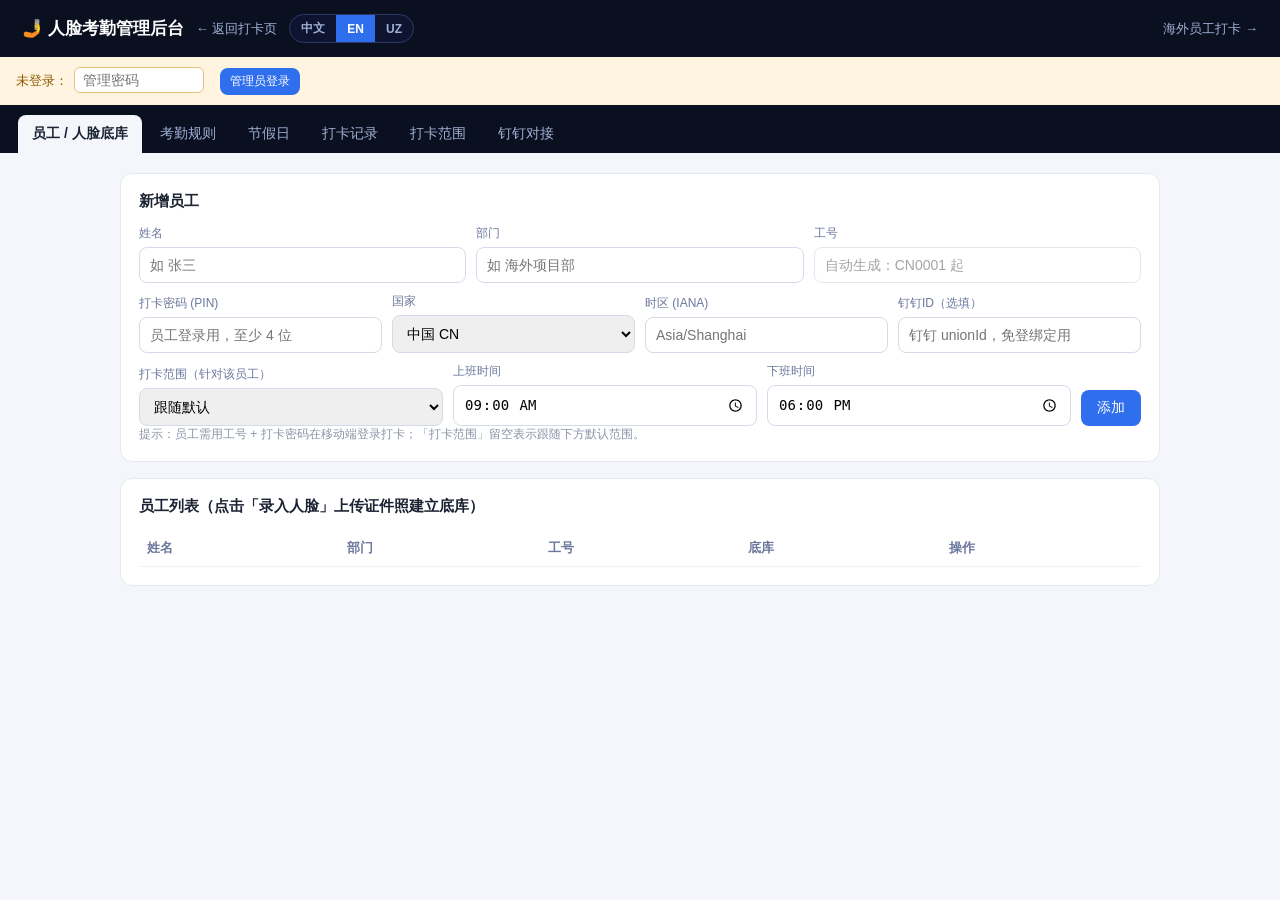
==== attendance.html @ ec142813 "模型源按 RTT 竞速选择（国内自动走自有服务器）" ====
<!DOCTYPE html>
<html lang="zh-CN">
<head>
<meta charset="utf-8" />
<meta name="viewport" content="width=device-width, initial-scale=1" />
<title>人脸考勤管理后台</title>
<script defer src="assets/vendor/face-api.min.js"></script>
<style>
  * { box-sizing: border-box; }
  body { margin: 0; font-family: -apple-system, "PingFang SC", "Microsoft YaHei", sans-serif; background: #f4f6fb; color: #1c2433; }
  header { background: #0b1020; color: #fff; padding: 14px 22px; display: flex; align-items: center; gap: 12px; }
  header h1 { font-size: 17px; margin: 0; }
  header .back { color: #9fb0d6; text-decoration: none; font-size: 13px; }
  .tabs { display: flex; gap: 4px; padding: 10px 18px 0; background: #0b1020; flex-wrap: wrap; }
  .tabs button { border: none; background: transparent; color: #9fb0d6; padding: 10px 14px; font-size: 14px; cursor: pointer; border-radius: 8px 8px 0 0; }
  .tabs button.on { background: #f4f6fb; color: #1c2433; font-weight: 600; }
  .page { max-width: 1080px; margin: 0 auto; padding: 20px; }
  .card { background: #fff; border: 1px solid #e3e8f2; border-radius: 12px; padding: 18px; margin-bottom: 16px; }
  .card h3 { margin: 0 0 14px; font-size: 15px; }
  .grid { display: grid; grid-template-columns: repeat(auto-fill, minmax(200px, 1fr)); gap: 12px; }
  label { font-size: 12px; color: #6b779c; display: block; margin-bottom: 5px; }
  input, select { width: 100%; padding: 9px 10px; border: 1px solid #d4dbe8; border-radius: 8px; font-size: 14px; }
  .btn { border: none; border-radius: 8px; padding: 9px 16px; font-size: 14px; cursor: pointer; background: #2f6fed; color: #fff; }
  .btn.s { padding: 5px 10px; font-size: 12px; }
  .btn.ghost { background: #eef2fb; color: #2f6fed; }
  .btn.danger { background: #fdeaea; color: #d23b3b; }
  table { width: 100%; border-collapse: collapse; font-size: 13px; }
  th, td { text-align: left; padding: 9px 8px; border-bottom: 1px solid #eef1f7; }
  th { color: #6b779c; font-weight: 600; }
  .pill { display: inline-block; padding: 2px 8px; border-radius: 20px; font-size: 11px; background: #eef2fb; color: #2f6fed; }
  .pill.g { background: #e6f7ee; color: #1d9d5b; }
  .pill.r { background: #fdeaea; color: #d23b3b; }
  .pill.y { background: #fff4e0; color: #c98a00; }
  .row { display: flex; gap: 10px; align-items: flex-end; flex-wrap: wrap; }
  .modal { position: fixed; inset: 0; background: rgba(8,12,28,.55); display: none; align-items: center; justify-content: center; padding: 16px; z-index: 50; }
  .modal .box { background: #fff; border-radius: 14px; padding: 20px; width: 100%; max-width: 420px; }
  .modal img { width: 160px; height: 200px; object-fit: cover; border-radius: 10px; display: block; margin: 10px auto; border: 1px solid #e3e8f2; }
  .toast { position: fixed; top: 16px; left: 50%; transform: translateX(-50%); background: #1c2433; color: #fff; padding: 10px 18px; border-radius: 10px; font-size: 13px; display: none; z-index: 99; }
  .muted { color: #8a93a8; font-size: 12px; }
  .banner { background: #fff4e0; color: #8a5a00; padding: 10px 16px; font-size: 13px; display: none; }
  .banner button { margin-left: 10px; }
  /* 语言切换器（与打卡页同款三段式：中文 | EN | UZ） */
  .lang-switch { display: inline-flex; border: 1px solid #2c3a63; border-radius: 20px; overflow: hidden; background: #0e1430; align-self: center; }
  .lang-switch .lang-btn { background: transparent; color: #9fb0d6; border: none; padding: 5px 11px; font-size: 12px; font-weight: 700; cursor: pointer; }
  .lang-switch .lang-btn.active { background: #2f6fed; color: #fff; }
  /* 打卡范围表单 */
  .gf-form { display: none; }
  .gf-form.show { display: block; }
  .seg { display: flex; gap: 8px; margin: 6px 0 12px; }
  .seg button { flex: 1; padding: 10px; border-radius: 10px; border: 1px solid #d4dbe8; background: #fff; color: #1c2433; font-size: 14px; }
  .seg button.on { background: #2f6fed; border-color: #2f6fed; color: #fff; font-weight: 600; }
  .geo-btn { cursor: pointer; color: #2f6fed; text-decoration: underline; }
</style>
</head>
<body>
<header>
  <h1>🤳 人脸考勤管理后台</h1>
  <a class="back" href="checkin.html">← 返回打卡页</a>
  <div class="lang-switch" id="lang-box"></div>
  <a class="back" href="checkin.html" style="margin-left:auto">海外员工打卡 →</a>
</header>
<div class="banner" id="banner">未登录：<input id="adminPin" type="password" placeholder="管理密码" style="width:130px;padding:4px 8px;margin:0 6px;border:1px solid #e0c080;border-radius:6px"><button class="btn s" onclick="mockLogin()">管理员登录</button></div>
<div class="tabs" id="tabs">
  <button class="on" data-t="emp">员工 / 人脸底库</button>
  <button data-t="rule">考勤规则</button>
  <button data-t="hol">节假日</button>
  <button data-t="rec">打卡记录</button>
  <button data-t="gf">打卡范围</button>
  <button data-t="dt">钉钉对接</button>
</div>

<div class="page">
  <!-- 员工 -->
  <section id="sec-emp">
    <div class="card">
      <h3>新增员工</h3>
      <div class="row">
        <div style="flex:1"><label>姓名</label><input id="e_name" placeholder="如 张三"></div>
        <div style="flex:1"><label>部门</label><input id="e_dept" placeholder="如 海外项目部"></div>
        <div style="flex:1"><label>工号</label><input id="e_no" placeholder="按国家自动生成（如 UZ0001）" readonly style="opacity:.65;cursor:not-allowed"></div>
      </div>
      <div class="row" style="margin-top:10px">
        <div style="flex:1"><label>打卡密码 (PIN)</label><input id="e_pin" type="password" placeholder="员工登录用，至少 4 位"></div>
        <div style="flex:1"><label>国家</label><select id="e_country"></select></div>
        <div style="flex:1"><label>时区 (IANA)</label><input id="e_tz" placeholder="Asia/Shanghai"></div>
        <div style="flex:1"><label>钉钉ID（选填）</label><input id="e_dd" placeholder="钉钉 unionId，免登绑定用"></div>
      </div>
      <div class="row" style="margin-top:10px">
        <div style="flex:1"><label>打卡范围（针对该员工）</label><select id="e_gf"></select></div>
        <div style="flex:1"><label>上班时间</label><input id="e_ws" type="time" value="09:00"></div>
        <div style="flex:1"><label>下班时间</label><input id="e_we" type="time" value="18:00"></div>
        <button class="btn" onclick="addEmp()">添加</button>
      </div>
      <div class="muted">提示：员工需用工号 + 打卡密码在移动端登录打卡；「打卡范围」留空表示跟随下方默认范围。</div>
    </div>
    <div class="card">
      <h3>员工列表（点击「录入人脸」上传证件照建立底库）</h3>
      <table><thead><tr><th>姓名</th><th>部门</th><th>工号</th><th>底库</th><th>操作</th></tr></thead>
      <tbody id="empBody"></tbody></table>
    </div>
  </section>

  <!-- 规则 -->
  <section id="sec-rule" style="display:none">
    <div class="card">
      <h3>新增考勤规则（打卡范围 + 时间 + 时区/国家）</h3>
      <div class="grid">
        <div><label>规则名称</label><input id="r_name" value="海外办公点考勤"></div>
        <div><label>国家</label><select id="r_country"></select></div>
        <div><label>时区(IANA)</label><input id="r_tz" value="Asia/Shanghai"></div>
        <div><label>中心纬度 lat</label><input id="r_lat" type="number" step="0.0001" value="31.2304"></div>
        <div><label>中心经度 lng</label><input id="r_lng" type="number" step="0.0001" value="121.4737"></div>
        <div><label>允许半径(米)</label><input id="r_radius" type="number" value="300"></div>
        <div><label>工作日(0-6,逗号)</label><input id="r_wd" value="1,2,3,4,5"></div>
        <div><label>上班时间</label><input id="r_ci" type="time" value="09:00"></div>
        <div><label>下班时间</label><input id="r_co" type="time" value="18:00"></div>
        <div><label>迟到宽限(分)</label><input id="r_grace" type="number" value="10"></div>
      </div>
      <div style="margin-top:12px"><button class="btn" onclick="addRule()">保存规则</button>
        <span class="muted"> 提示：可在高德/Google 地图拾取中心经纬度；海外点请填当地时区</span></div>
    </div>
    <div class="card"><h3>规则列表</h3><table><thead><tr><th>名称</th><th>国家</th><th>时区</th><th>中心</th><th>半径</th><th>时间</th><th>操作</th></tr></thead>
      <tbody id="ruleBody"></tbody></table></div>
  </section>

  <!-- 节假日 -->
  <section id="sec-hol" style="display:none">
    <div class="card">
      <h3>新增节假日（按国家自动标记到打卡记录）</h3>
      <div class="row">
        <div style="flex:1"><label>国家</label><select id="h_country"></select></div>
        <div style="flex:1"><label>日期</label><input id="h_date" type="date"></div>
        <div style="flex:1"><label>名称</label><input id="h_name" placeholder="如 独立日"></div>
        <div style="flex:1"><label>类型</label><select id="h_type"><option value="public">法定假日</option><option value="makeup">调休补班(周末上班)</option></select></div>
        <button class="btn" onclick="addHol()">添加</button>
      </div>
      <div class="muted">已内置 2026 中国（含调休补班）、乌兹别克斯坦（含开斋节/宰牲节/纳吾热孜节）、美国、日本主要节假日；打卡时自动按员工所属国家匹配。</div>
    </div>
    <div class="card"><h3>节假日列表</h3>
      <div class="row" style="margin-bottom:10px"><label style="margin:0">筛选国家</label><select id="h_filter" onchange="loadHol()"><option value="">全部</option></select></div>
      <table><thead><tr><th>国家</th><th>日期</th><th>名称</th><th>类型</th><th>操作</th></tr></thead>
      <tbody id="holBody"></tbody></table></div>
  </section>

  <!-- 记录 -->
  <section id="sec-rec" style="display:none">
    <div class="card">
      <div class="row">
        <div style="flex:1"><label>员工</label><select id="rec_emp"><option value="">全部</option></select></div>
        <div><label>开始日期</label><input id="rec_from" type="date"></div>
        <div><label>结束日期</label><input id="rec_to" type="date"></div>
        <button class="btn" onclick="loadRec()">查询</button>
        <button class="btn ghost" onclick="pushDingtalk()">推送今日到钉钉</button>
        <button class="btn ghost" onclick="exportCsv()">导出 CSV</button>
      </div>
    </div>
    <div class="card"><h3>打卡记录</h3>
      <table><thead><tr><th>员工</th><th>类型</th><th>当地时间</th><th>距离</th><th>围栏</th><th>人脸</th><th>时间状态</th><th>节假日</th><th>位置</th></tr></thead>
      <tbody id="recBody"></tbody></table></div>
  </section>

  <!-- 打卡范围（默认行政区 / 圆形 / 不限） -->
  <section id="sec-gf" style="display:none">
    <div class="card">
      <h3>默认打卡范围</h3>
      <div class="muted">员工未单独设置「打卡范围」时，沿用这里的默认配置。每位员工的打卡范围可在「员工 / 人脸底库」的添加表单里单独设置。</div>
      <div style="margin:10px 0 4px"><b>当前范围：</b><span id="gfCurrent" class="pill">—</span></div>
      <div class="seg" id="gfSeg">
        <button data-m="off" class="on">不限（任意地点）</button>
        <button data-m="region">行政区范围</button>
        <button data-m="circle">自定义圆形</button>
      </div>
      <div class="gf-form show" id="gfPanel-off">
        <div class="muted">不限制打卡地点，员工可在任意位置打卡（仅做人脸核验与节假日判定）。</div>
      </div>
      <div class="gf-form" id="gfPanel-region">
        <div class="grid">
          <div><label>国家 / 地区</label><select id="gf_country"></select></div>
          <div><label>级别</label><select id="gf_level" onchange="gfLevelChange()">
            <option value="country">整个国家</option>
            <option value="province">省</option>
            <option value="city">市</option>
            <option value="district">区/县</option>
          </select></div>
          <div id="gfRegionWrap" style="display:none"><label>地区</label><select id="gf_region"></select></div>
        </div>
        <div class="muted">行政区边界数据：中国来自阿里 DataV，其他国家来自 Natural Earth / Highcharts。</div>
      </div>
      <div class="gf-form" id="gfPanel-circle">
        <div class="grid">
          <div><label>圆心纬度 lat</label><input id="gf_lat" type="number" step="0.0001"></div>
          <div><label>圆心经度 lng</label><input id="gf_lng" type="number" step="0.0001"></div>
          <div><label>允许半径(米)</label><input id="gf_radius" type="number" value="300"></div>
        </div>
      </div>
      <div style="margin-top:12px"><button class="btn" onclick="applyGeofence()">应用打卡范围</button><span class="muted" id="gfMsg" style="margin-left:10px"></span></div>
    </div>
  </section>

  <!-- 钉钉 -->
  <section id="sec-dt" style="display:none">
    <div class="card">
      <h3>钉钉考勤对接（自定义群机器人）</h3>
      <div class="row">
        <div style="flex:1"><label>机器人 Webhook 地址</label><input id="dt_wh" placeholder="https://oapi.dingtalk.com/robot/send?access_token=xxx"></div>
        <div style="flex:1"><label>加签 Secret</label><input id="dt_sec" placeholder="SECxxxx（留空则不验签）"></div>
        <button class="btn" onclick="saveDingtalk()">保存</button>
      </div>
      <div class="muted">在钉钉群「智能群助手 → 自定义机器人」创建，开启「加签」后复制 Webhook 与 Secret。保存后，在「打卡记录」页点击「推送今日到钉钉」即可把人脸考勤日报发到群内。</div>
      <div id="dt_status" class="muted" style="margin-top:8px"></div>
    </div>
  </section>
</div>

<div class="modal" id="enrollModal">
  <div class="box">
    <h3 style="margin-top:0">录入人脸底库</h3>
    <p class="muted" id="enrollName"></p>
    <input type="file" id="enrollFile" accept="image/*" onchange="previewEnroll()">
    <img id="enrollImg" alt="证件照预览">
    <div id="enrollStatus" class="muted">请上传员工证件照（正面清晰人脸）</div>
    <div style="display:flex;gap:10px;margin-top:12px">
      <button class="btn" id="enrollBtn" onclick="doEnroll()" disabled>提取人脸并保存</button>
      <button class="btn ghost" id="enrollRetry" onclick="retryModels()" style="display:none">重新加载模型</button>
      <button class="btn ghost" onclick="closeModal()">取消</button>
    </div>
  </div>
</div>
<div class="toast" id="toast"></div>
<script src="assets/i18n.js?v=13"></script>
<script src="assets/face-models.js?v=13"></script>
<script src="assets/att-config.js?v=13"></script>
<script src="assets/attendance.js?v=13"></script>
<script>if ('serviceWorker' in navigator) navigator.serviceWorker.register('sw.js').catch(function () {});</script>
</body>
</html>
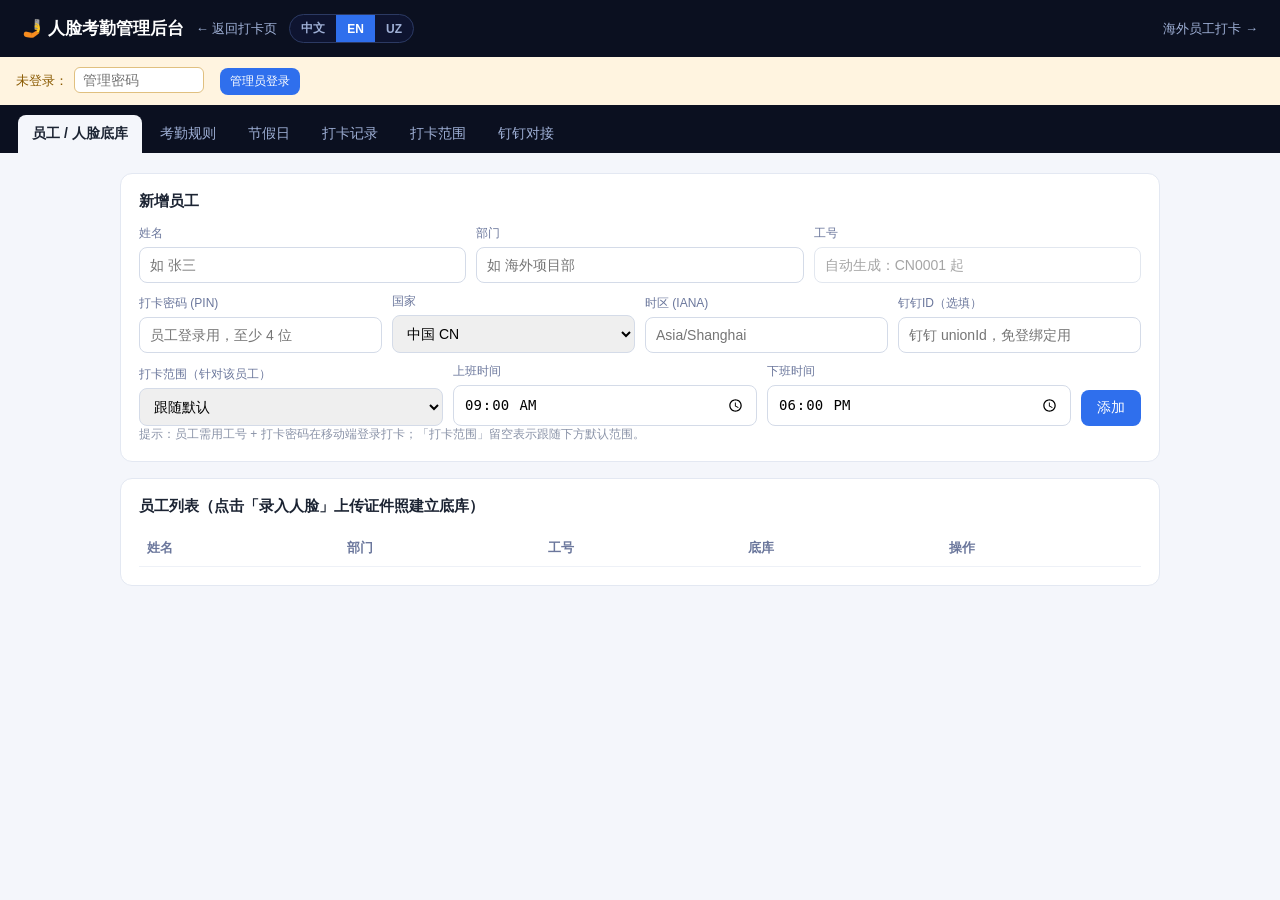
==== commit b4ad420a: "考勤规则新增冬令时/夏令时（10-01 起 17:30，04-01 起 18:00）" ====
--- a/attendance.html
+++ b/attendance.html
@@ -121,6 +121,21 @@
     </div>
     <div class="card"><h3>规则列表</h3><table><thead><tr><th>名称</th><th>国家</th><th>时区</th><th>中心</th><th>半径</th><th>时间</th><th>操作</th></tr></thead>
       <tbody id="ruleBody"></tbody></table></div>
+
+    <div class="card">
+      <h3>冬令时 / 夏令时（下班时间按季节自动切换）</h3>
+      <div class="grid">
+        <div><label>启用</label><select id="s_enabled"><option value="1">开启</option><option value="0">关闭</option></select></div>
+        <div><label>冬令时开始(MM-DD)</label><input id="s_from" value="10-01" placeholder="10-01"></div>
+        <div><label>冬令时结束(MM-DD)</label><input id="s_to" value="03-31" placeholder="03-31"></div>
+        <div><label>冬令时下班</label><input id="s_wend" type="time" value="17:30"></div>
+        <div><label>夏令时下班</label><input id="s_send" type="time" value="18:00"></div>
+      </div>
+      <div style="margin-top:12px"><button class="btn" onclick="saveSeason()">保存季节规则</button>
+        <span class="muted" id="seasonNow"> 加载中…</span></div>
+      <div class="muted" style="margin-top:6px">说明：默认每年 10月1日起进入冬令时、下班 17:30；次年 4月1日起回到夏令时、下班 18:00，以此循环。
+        仅对「标准下班时间」（夏令时下班时间，默认 18:00）生效，员工/规则里单独设置的其他下班时间不受影响。</div>
+    </div>
   </section>
 
   <!-- 节假日 -->
@@ -227,10 +242,10 @@
   </div>
 </div>
 <div class="toast" id="toast"></div>
-<script src="assets/i18n.js?v=13"></script>
-<script src="assets/face-models.js?v=13"></script>
-<script src="assets/att-config.js?v=13"></script>
-<script src="assets/attendance.js?v=13"></script>
+<script src="assets/i18n.js?v=14"></script>
+<script src="assets/face-models.js?v=14"></script>
+<script src="assets/att-config.js?v=14"></script>
+<script src="assets/attendance.js?v=14"></script>
 <script>if ('serviceWorker' in navigator) navigator.serviceWorker.register('sw.js').catch(function () {});</script>
 </body>
 </html>
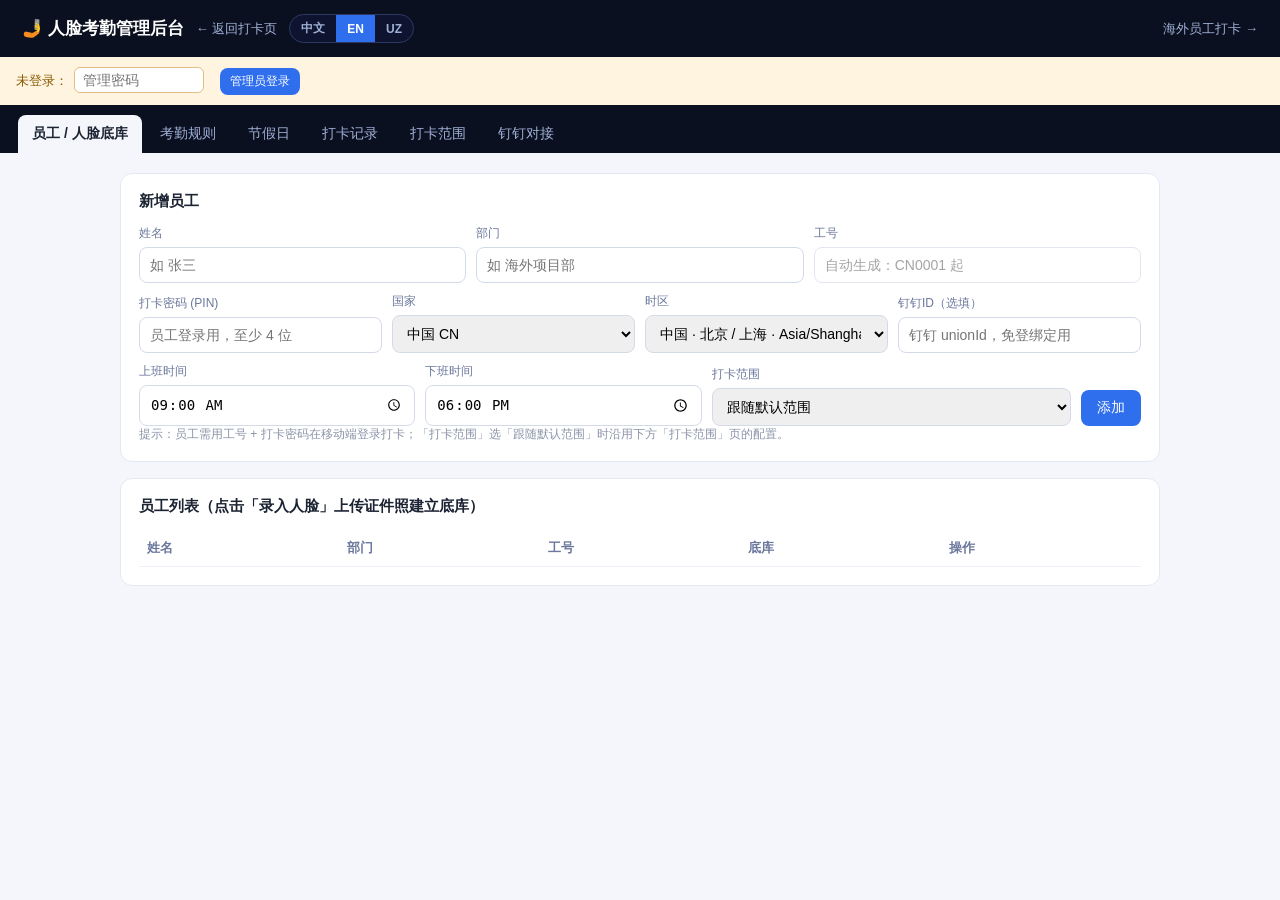
==== commit bf4f6cdc: "时区改为下拉选择；打卡范围改为地图选点（Leaflet+Esri，圆形距离圈）" ====
--- a/attendance.html
+++ b/attendance.html
@@ -5,6 +5,8 @@
 <meta name="viewport" content="width=device-width, initial-scale=1" />
 <title>人脸考勤管理后台</title>
 <script defer src="assets/vendor/face-api.min.js"></script>
+<link rel="stylesheet" href="assets/vendor/leaflet/leaflet.css">
+<script src="assets/vendor/leaflet/leaflet.js"></script>
 <style>
   * { box-sizing: border-box; }
   body { margin: 0; font-family: -apple-system, "PingFang SC", "Microsoft YaHei", sans-serif; background: #f4f6fb; color: #1c2433; }
@@ -50,6 +52,35 @@
   .seg button { flex: 1; padding: 10px; border-radius: 10px; border: 1px solid #d4dbe8; background: #fff; color: #1c2433; font-size: 14px; }
   .seg button.on { background: #2f6fed; border-color: #2f6fed; color: #fff; font-weight: 600; }
   .geo-btn { cursor: pointer; color: #2f6fed; text-decoration: underline; }
+  /* 地图选点 */
+  .mp-map { height: 300px; border-radius: 12px; overflow: hidden; border: 1px solid #e3e8f2; background: #eef2fb; }
+  .mp-map.lg { height: 400px; }
+  .mp-fallback { padding: 28px; text-align: center; color: #d23b3b; font-size: 13px; }
+  .mp-pin-wrap { background: transparent; border: none; }
+  .mp-pin { width: 26px; height: 26px; border-radius: 50%; background: #2f6fed; border: 3px solid #fff;
+    box-shadow: 0 2px 8px rgba(20,40,90,.45); display: flex; align-items: center; justify-content: center; }
+  .mp-pin i { width: 6px; height: 6px; border-radius: 50%; background: #fff; display: block; }
+  .mp-bar { display: flex; align-items: center; gap: 8px; margin-bottom: 8px; flex-wrap: wrap; }
+  .mp-chip { border: 1px solid #d4dbe8; background: #fff; color: #1c2433; border-radius: 999px;
+    padding: 6px 13px; font-size: 13px; cursor: pointer; }
+  .mp-chip.on { background: #2f6fed; border-color: #2f6fed; color: #fff; font-weight: 600; }
+  .mp-tip { color: #8a93a8; font-size: 12px; }
+  .mp-foot { margin-top: 10px; }
+  .mp-row { display: flex; align-items: center; gap: 10px; }
+  .mp-row input[type=range] { flex: 1; padding: 0; }
+  .mp-row input[type=number] { width: 100px; }
+  .mp-label, .mp-unit { font-size: 12px; color: #6b779c; white-space: nowrap; }
+  .mp-coord { font-size: 12px; color: #6b779c; margin-top: 8px; }
+  .mp-modal { position: fixed; inset: 0; background: rgba(8,12,28,.55); display: none;
+    align-items: center; justify-content: center; padding: 14px; z-index: 80; }
+  .mp-box { background: #fff; border-radius: 14px; width: 100%; max-width: 760px; padding: 16px;
+    max-height: 94vh; overflow: auto; }
+  .mp-head { display: flex; align-items: center; justify-content: space-between; margin-bottom: 10px; }
+  .mp-head strong { font-size: 15px; }
+  .mp-x { font-size: 24px; line-height: 1; color: #8a93a8; cursor: pointer; padding: 0 4px; }
+  .mp-actions { display: flex; gap: 10px; justify-content: flex-end; margin-top: 12px; }
+  .geo-pick { display: flex; align-items: center; gap: 10px; flex-wrap: wrap; }
+  .leaflet-container { font: inherit; border-radius: 12px; }
 </style>
 </head>
 <body>
@@ -82,16 +113,26 @@
       <div class="row" style="margin-top:10px">
         <div style="flex:1"><label>打卡密码 (PIN)</label><input id="e_pin" type="password" placeholder="员工登录用，至少 4 位"></div>
         <div style="flex:1"><label>国家</label><select id="e_country"></select></div>
-        <div style="flex:1"><label>时区 (IANA)</label><input id="e_tz" placeholder="Asia/Shanghai"></div>
+        <div style="flex:1"><label>时区</label><select id="e_tz"></select></div>
         <div style="flex:1"><label>钉钉ID（选填）</label><input id="e_dd" placeholder="钉钉 unionId，免登绑定用"></div>
       </div>
       <div class="row" style="margin-top:10px">
-        <div style="flex:1"><label>打卡范围（针对该员工）</label><select id="e_gf"></select></div>
         <div style="flex:1"><label>上班时间</label><input id="e_ws" type="time" value="09:00"></div>
         <div style="flex:1"><label>下班时间</label><input id="e_we" type="time" value="18:00"></div>
+        <div style="flex:1.3"><label>打卡范围</label>
+          <select id="e_gf_mode" onchange="empGfModeChange()">
+            <option value="inherit">跟随默认范围</option>
+            <option value="off">不限（任意地点）</option>
+            <option value="circle">自定义圆形（地图选点）</option>
+          </select>
+          <div id="e_gf_pickWrap" style="display:none;margin-top:6px">
+            <button class="btn ghost s" onclick="pickEmpRange()">📍 地图选范围</button>
+            <span class="muted" id="e_gf_text"></span>
+          </div>
+        </div>
         <button class="btn" onclick="addEmp()">添加</button>
       </div>
-      <div class="muted">提示：员工需用工号 + 打卡密码在移动端登录打卡；「打卡范围」留空表示跟随下方默认范围。</div>
+      <div class="muted">提示：员工需用工号 + 打卡密码在移动端登录打卡；「打卡范围」选「跟随默认范围」时沿用下方「打卡范围」页的配置。</div>
     </div>
     <div class="card">
       <h3>员工列表（点击「录入人脸」上传证件照建立底库）</h3>
@@ -107,17 +148,24 @@
       <div class="grid">
         <div><label>规则名称</label><input id="r_name" value="海外办公点考勤"></div>
         <div><label>国家</label><select id="r_country"></select></div>
-        <div><label>时区(IANA)</label><input id="r_tz" value="Asia/Shanghai"></div>
-        <div><label>中心纬度 lat</label><input id="r_lat" type="number" step="0.0001" value="31.2304"></div>
-        <div><label>中心经度 lng</label><input id="r_lng" type="number" step="0.0001" value="121.4737"></div>
-        <div><label>允许半径(米)</label><input id="r_radius" type="number" value="300"></div>
+        <div><label>时区</label><select id="r_tz"></select></div>
         <div><label>工作日(0-6,逗号)</label><input id="r_wd" value="1,2,3,4,5"></div>
         <div><label>上班时间</label><input id="r_ci" type="time" value="09:00"></div>
         <div><label>下班时间</label><input id="r_co" type="time" value="18:00"></div>
         <div><label>迟到宽限(分)</label><input id="r_grace" type="number" value="10"></div>
+        <div><label>允许半径(米)</label><input id="r_radius" type="number" value="300" min="30" step="10"></div>
+      </div>
+      <div style="margin-top:12px">
+        <label>打卡范围（在地图上点选圆心，圆即允许打卡的距离范围）</label>
+        <div class="geo-pick">
+          <button class="btn ghost" onclick="pickRuleRange()">📍 在地图上选择打卡范围</button>
+          <span class="muted" id="r_geoText">默认：上海 300 米</span>
+        </div>
+        <input type="hidden" id="r_lat" value="31.2304">
+        <input type="hidden" id="r_lng" value="121.4737">
       </div>
       <div style="margin-top:12px"><button class="btn" onclick="addRule()">保存规则</button>
-        <span class="muted"> 提示：可在高德/Google 地图拾取中心经纬度；海外点请填当地时区</span></div>
+        <span class="muted"> 提示：切国家会自动带出该国默认时区与城市中心，地图上再微调到实际办公点即可</span></div>
     </div>
     <div class="card"><h3>规则列表</h3><table><thead><tr><th>名称</th><th>国家</th><th>时区</th><th>中心</th><th>半径</th><th>时间</th><th>操作</th></tr></thead>
       <tbody id="ruleBody"></tbody></table></div>
@@ -183,7 +231,7 @@
       <div class="seg" id="gfSeg">
         <button data-m="off" class="on">不限（任意地点）</button>
         <button data-m="region">行政区范围</button>
-        <button data-m="circle">自定义圆形</button>
+        <button data-m="circle">地图选点（圆形）</button>
       </div>
       <div class="gf-form show" id="gfPanel-off">
         <div class="muted">不限制打卡地点，员工可在任意位置打卡（仅做人脸核验与节假日判定）。</div>
@@ -202,11 +250,24 @@
         <div class="muted">行政区边界数据：中国来自阿里 DataV，其他国家来自 Natural Earth / Highcharts。</div>
       </div>
       <div class="gf-form" id="gfPanel-circle">
-        <div class="grid">
-          <div><label>圆心纬度 lat</label><input id="gf_lat" type="number" step="0.0001"></div>
-          <div><label>圆心经度 lng</label><input id="gf_lng" type="number" step="0.0001"></div>
-          <div><label>允许半径(米)</label><input id="gf_radius" type="number" value="300"></div>
-        </div>
+        <div class="mp-bar">
+          <button type="button" class="mp-chip on" data-gfbm="street">街道图</button>
+          <button type="button" class="mp-chip" data-gfbm="sat">卫星图</button>
+          <button type="button" class="mp-chip" onclick="gfLocate()">📍 定位到我当前位置</button>
+          <span class="mp-tip">在地图上点一下设置圆心，拖动图钉可微调；圆圈范围即以该点为中心、下方半径的距离圈</span>
+        </div>
+        <div id="gfMap" class="mp-map lg"></div>
+        <div class="mp-foot">
+          <div class="mp-row">
+            <span class="mp-label">允许半径</span>
+            <input type="range" id="gf_radius_range" min="30" max="3000" step="10" value="300">
+            <input type="number" id="gf_radius" min="30" max="20000" step="10" value="300">
+            <span class="mp-unit">米</span>
+          </div>
+          <div class="mp-coord" id="gfCoord">—</div>
+        </div>
+        <input type="hidden" id="gf_lat"><input type="hidden" id="gf_lng">
+        <div class="muted" style="margin-top:8px">底图为 Esri 全球街道/卫星图（WGS84，与打卡坐标一致，无偏移），国内外均可用。</div>
       </div>
       <div style="margin-top:12px"><button class="btn" onclick="applyGeofence()">应用打卡范围</button><span class="muted" id="gfMsg" style="margin-left:10px"></span></div>
     </div>
@@ -242,10 +303,12 @@
   </div>
 </div>
 <div class="toast" id="toast"></div>
-<script src="assets/i18n.js?v=14"></script>
-<script src="assets/face-models.js?v=14"></script>
-<script src="assets/att-config.js?v=14"></script>
-<script src="assets/attendance.js?v=14"></script>
+<script src="assets/i18n.js?v=15"></script>
+<script src="assets/face-models.js?v=15"></script>
+<script src="assets/tz-list.js?v=15"></script>
+<script src="assets/map-picker.js?v=15"></script>
+<script src="assets/att-config.js?v=15"></script>
+<script src="assets/attendance.js?v=15"></script>
 <script>if ('serviceWorker' in navigator) navigator.serviceWorker.register('sw.js').catch(function () {});</script>
 </body>
 </html>
--- a/assets/vendor/leaflet/leaflet.css
+++ b/assets/vendor/leaflet/leaflet.css
@@ -0,0 +1,661 @@
+/* required styles */
+
+.leaflet-pane,
+.leaflet-tile,
+.leaflet-marker-icon,
+.leaflet-marker-shadow,
+.leaflet-tile-container,
+.leaflet-pane > svg,
+.leaflet-pane > canvas,
+.leaflet-zoom-box,
+.leaflet-image-layer,
+.leaflet-layer {
+	position: absolute;
+	left: 0;
+	top: 0;
+	}
+.leaflet-container {
+	overflow: hidden;
+	}
+.leaflet-tile,
+.leaflet-marker-icon,
+.leaflet-marker-shadow {
+	-webkit-user-select: none;
+	   -moz-user-select: none;
+	        user-select: none;
+	  -webkit-user-drag: none;
+	}
+/* Prevents IE11 from highlighting tiles in blue */
+.leaflet-tile::selection {
+	background: transparent;
+}
+/* Safari renders non-retina tile on retina better with this, but Chrome is worse */
+.leaflet-safari .leaflet-tile {
+	image-rendering: -webkit-optimize-contrast;
+	}
+/* hack that prevents hw layers "stretching" when loading new tiles */
+.leaflet-safari .leaflet-tile-container {
+	width: 1600px;
+	height: 1600px;
+	-webkit-transform-origin: 0 0;
+	}
+.leaflet-marker-icon,
+.leaflet-marker-shadow {
+	display: block;
+	}
+/* .leaflet-container svg: reset svg max-width decleration shipped in Joomla! (joomla.org) 3.x */
+/* .leaflet-container img: map is broken in FF if you have max-width: 100% on tiles */
+.leaflet-container .leaflet-overlay-pane svg {
+	max-width: none !important;
+	max-height: none !important;
+	}
+.leaflet-container .leaflet-marker-pane img,
+.leaflet-container .leaflet-shadow-pane img,
+.leaflet-container .leaflet-tile-pane img,
+.leaflet-container img.leaflet-image-layer,
+.leaflet-container .leaflet-tile {
+	max-width: none !important;
+	max-height: none !important;
+	width: auto;
+	padding: 0;
+	}
+
+.leaflet-container img.leaflet-tile {
+	/* See: https://bugs.chromium.org/p/chromium/issues/detail?id=600120 */
+	mix-blend-mode: plus-lighter;
+}
+
+.leaflet-container.leaflet-touch-zoom {
+	-ms-touch-action: pan-x pan-y;
+	touch-action: pan-x pan-y;
+	}
+.leaflet-container.leaflet-touch-drag {
+	-ms-touch-action: pinch-zoom;
+	/* Fallback for FF which doesn't support pinch-zoom */
+	touch-action: none;
+	touch-action: pinch-zoom;
+}
+.leaflet-container.leaflet-touch-drag.leaflet-touch-zoom {
+	-ms-touch-action: none;
+	touch-action: none;
+}
+.leaflet-container {
+	-webkit-tap-highlight-color: transparent;
+}
+.leaflet-container a {
+	-webkit-tap-highlight-color: rgba(51, 181, 229, 0.4);
+}
+.leaflet-tile {
+	filter: inherit;
+	visibility: hidden;
+	}
+.leaflet-tile-loaded {
+	visibility: inherit;
+	}
+.leaflet-zoom-box {
+	width: 0;
+	height: 0;
+	-moz-box-sizing: border-box;
+	     box-sizing: border-box;
+	z-index: 800;
+	}
+/* workaround for https://bugzilla.mozilla.org/show_bug.cgi?id=888319 */
+.leaflet-overlay-pane svg {
+	-moz-user-select: none;
+	}
+
+.leaflet-pane         { z-index: 400; }
+
+.leaflet-tile-pane    { z-index: 200; }
+.leaflet-overlay-pane { z-index: 400; }
+.leaflet-shadow-pane  { z-index: 500; }
+.leaflet-marker-pane  { z-index: 600; }
+.leaflet-tooltip-pane   { z-index: 650; }
+.leaflet-popup-pane   { z-index: 700; }
+
+.leaflet-map-pane canvas { z-index: 100; }
+.leaflet-map-pane svg    { z-index: 200; }
+
+.leaflet-vml-shape {
+	width: 1px;
+	height: 1px;
+	}
+.lvml {
+	behavior: url(#default#VML);
+	display: inline-block;
+	position: absolute;
+	}
+
+
+/* control positioning */
+
+.leaflet-control {
+	position: relative;
+	z-index: 800;
+	pointer-events: visiblePainted; /* IE 9-10 doesn't have auto */
+	pointer-events: auto;
+	}
+.leaflet-top,
+.leaflet-bottom {
+	position: absolute;
+	z-index: 1000;
+	pointer-events: none;
+	}
+.leaflet-top {
+	top: 0;
+	}
+.leaflet-right {
+	right: 0;
+	}
+.leaflet-bottom {
+	bottom: 0;
+	}
+.leaflet-left {
+	left: 0;
+	}
+.leaflet-control {
+	float: left;
+	clear: both;
+	}
+.leaflet-right .leaflet-control {
+	float: right;
+	}
+.leaflet-top .leaflet-control {
+	margin-top: 10px;
+	}
+.leaflet-bottom .leaflet-control {
+	margin-bottom: 10px;
+	}
+.leaflet-left .leaflet-control {
+	margin-left: 10px;
+	}
+.leaflet-right .leaflet-control {
+	margin-right: 10px;
+	}
+
+
+/* zoom and fade animations */
+
+.leaflet-fade-anim .leaflet-popup {
+	opacity: 0;
+	-webkit-transition: opacity 0.2s linear;
+	   -moz-transition: opacity 0.2s linear;
+	        transition: opacity 0.2s linear;
+	}
+.leaflet-fade-anim .leaflet-map-pane .leaflet-popup {
+	opacity: 1;
+	}
+.leaflet-zoom-animated {
+	-webkit-transform-origin: 0 0;
+	    -ms-transform-origin: 0 0;
+	        transform-origin: 0 0;
+	}
+svg.leaflet-zoom-animated {
+	will-change: transform;
+}
+
+.leaflet-zoom-anim .leaflet-zoom-animated {
+	-webkit-transition: -webkit-transform 0.25s cubic-bezier(0,0,0.25,1);
+	   -moz-transition:    -moz-transform 0.25s cubic-bezier(0,0,0.25,1);
+	        transition:         transform 0.25s cubic-bezier(0,0,0.25,1);
+	}
+.leaflet-zoom-anim .leaflet-tile,
+.leaflet-pan-anim .leaflet-tile {
+	-webkit-transition: none;
+	   -moz-transition: none;
+	        transition: none;
+	}
+
+.leaflet-zoom-anim .leaflet-zoom-hide {
+	visibility: hidden;
+	}
+
+
+/* cursors */
+
+.leaflet-interactive {
+	cursor: pointer;
+	}
+.leaflet-grab {
+	cursor: -webkit-grab;
+	cursor:    -moz-grab;
+	cursor:         grab;
+	}
+.leaflet-crosshair,
+.leaflet-crosshair .leaflet-interactive {
+	cursor: crosshair;
+	}
+.leaflet-popup-pane,
+.leaflet-control {
+	cursor: auto;
+	}
+.leaflet-dragging .leaflet-grab,
+.leaflet-dragging .leaflet-grab .leaflet-interactive,
+.leaflet-dragging .leaflet-marker-draggable {
+	cursor: move;
+	cursor: -webkit-grabbing;
+	cursor:    -moz-grabbing;
+	cursor:         grabbing;
+	}
+
+/* marker & overlays interactivity */
+.leaflet-marker-icon,
+.leaflet-marker-shadow,
+.leaflet-image-layer,
+.leaflet-pane > svg path,
+.leaflet-tile-container {
+	pointer-events: none;
+	}
+
+.leaflet-marker-icon.leaflet-interactive,
+.leaflet-image-layer.leaflet-interactive,
+.leaflet-pane > svg path.leaflet-interactive,
+svg.leaflet-image-layer.leaflet-interactive path {
+	pointer-events: visiblePainted; /* IE 9-10 doesn't have auto */
+	pointer-events: auto;
+	}
+
+/* visual tweaks */
+
+.leaflet-container {
+	background: #ddd;
+	outline-offset: 1px;
+	}
+.leaflet-container a {
+	color: #0078A8;
+	}
+.leaflet-zoom-box {
+	border: 2px dotted #38f;
+	background: rgba(255,255,255,0.5);
+	}
+
+
+/* general typography */
+.leaflet-container {
+	font-family: "Helvetica Neue", Arial, Helvetica, sans-serif;
+	font-size: 12px;
+	font-size: 0.75rem;
+	line-height: 1.5;
+	}
+
+
+/* general toolbar styles */
+
+.leaflet-bar {
+	box-shadow: 0 1px 5px rgba(0,0,0,0.65);
+	border-radius: 4px;
+	}
+.leaflet-bar a {
+	background-color: #fff;
+	border-bottom: 1px solid #ccc;
+	width: 26px;
+	height: 26px;
+	line-height: 26px;
+	display: block;
+	text-align: center;
+	text-decoration: none;
+	color: black;
+	}
+.leaflet-bar a,
+.leaflet-control-layers-toggle {
+	background-position: 50% 50%;
+	background-repeat: no-repeat;
+	display: block;
+	}
+.leaflet-bar a:hover,
+.leaflet-bar a:focus {
+	background-color: #f4f4f4;
+	}
+.leaflet-bar a:first-child {
+	border-top-left-radius: 4px;
+	border-top-right-radius: 4px;
+	}
+.leaflet-bar a:last-child {
+	border-bottom-left-radius: 4px;
+	border-bottom-right-radius: 4px;
+	border-bottom: none;
+	}
+.leaflet-bar a.leaflet-disabled {
+	cursor: default;
+	background-color: #f4f4f4;
+	color: #bbb;
+	}
+
+.leaflet-touch .leaflet-bar a {
+	width: 30px;
+	height: 30px;
+	line-height: 30px;
+	}
+.leaflet-touch .leaflet-bar a:first-child {
+	border-top-left-radius: 2px;
+	border-top-right-radius: 2px;
+	}
+.leaflet-touch .leaflet-bar a:last-child {
+	border-bottom-left-radius: 2px;
+	border-bottom-right-radius: 2px;
+	}
+
+/* zoom control */
+
+.leaflet-control-zoom-in,
+.leaflet-control-zoom-out {
+	font: bold 18px 'Lucida Console', Monaco, monospace;
+	text-indent: 1px;
+	}
+
+.leaflet-touch .leaflet-control-zoom-in, .leaflet-touch .leaflet-control-zoom-out  {
+	font-size: 22px;
+	}
+
+
+/* layers control */
+
+.leaflet-control-layers {
+	box-shadow: 0 1px 5px rgba(0,0,0,0.4);
+	background: #fff;
+	border-radius: 5px;
+	}
+.leaflet-control-layers-toggle {
+	background-image: url(images/layers.png);
+	width: 36px;
+	height: 36px;
+	}
+.leaflet-retina .leaflet-control-layers-toggle {
+	background-image: url(images/layers-2x.png);
+	background-size: 26px 26px;
+	}
+.leaflet-touch .leaflet-control-layers-toggle {
+	width: 44px;
+	height: 44px;
+	}
+.leaflet-control-layers .leaflet-control-layers-list,
+.leaflet-control-layers-expanded .leaflet-control-layers-toggle {
+	display: none;
+	}
+.leaflet-control-layers-expanded .leaflet-control-layers-list {
+	display: block;
+	position: relative;
+	}
+.leaflet-control-layers-expanded {
+	padding: 6px 10px 6px 6px;
+	color: #333;
+	background: #fff;
+	}
+.leaflet-control-layers-scrollbar {
+	overflow-y: scroll;
+	overflow-x: hidden;
+	padding-right: 5px;
+	}
+.leaflet-control-layers-selector {
+	margin-top: 2px;
+	position: relative;
+	top: 1px;
+	}
+.leaflet-control-layers label {
+	display: block;
+	font-size: 13px;
+	font-size: 1.08333em;
+	}
+.leaflet-control-layers-separator {
+	height: 0;
+	border-top: 1px solid #ddd;
+	margin: 5px -10px 5px -6px;
+	}
+
+/* Default icon URLs */
+.leaflet-default-icon-path { /* used only in path-guessing heuristic, see L.Icon.Default */
+	background-image: url(images/marker-icon.png);
+	}
+
+
+/* attribution and scale controls */
+
+.leaflet-container .leaflet-control-attribution {
+	background: #fff;
+	background: rgba(255, 255, 255, 0.8);
+	margin: 0;
+	}
+.leaflet-control-attribution,
+.leaflet-control-scale-line {
+	padding: 0 5px;
+	color: #333;
+	line-height: 1.4;
+	}
+.leaflet-control-attribution a {
+	text-decoration: none;
+	}
+.leaflet-control-attribution a:hover,
+.leaflet-control-attribution a:focus {
+	text-decoration: underline;
+	}
+.leaflet-attribution-flag {
+	display: inline !important;
+	vertical-align: baseline !important;
+	width: 1em;
+	height: 0.6669em;
+	}
+.leaflet-left .leaflet-control-scale {
+	margin-left: 5px;
+	}
+.leaflet-bottom .leaflet-control-scale {
+	margin-bottom: 5px;
+	}
+.leaflet-control-scale-line {
+	border: 2px solid #777;
+	border-top: none;
+	line-height: 1.1;
+	padding: 2px 5px 1px;
+	white-space: nowrap;
+	-moz-box-sizing: border-box;
+	     box-sizing: border-box;
+	background: rgba(255, 255, 255, 0.8);
+	text-shadow: 1px 1px #fff;
+	}
+.leaflet-control-scale-line:not(:first-child) {
+	border-top: 2px solid #777;
+	border-bottom: none;
+	margin-top: -2px;
+	}
+.leaflet-control-scale-line:not(:first-child):not(:last-child) {
+	border-bottom: 2px solid #777;
+	}
+
+.leaflet-touch .leaflet-control-attribution,
+.leaflet-touch .leaflet-control-layers,
+.leaflet-touch .leaflet-bar {
+	box-shadow: none;
+	}
+.leaflet-touch .leaflet-control-layers,
+.leaflet-touch .leaflet-bar {
+	border: 2px solid rgba(0,0,0,0.2);
+	background-clip: padding-box;
+	}
+
+
+/* popup */
+
+.leaflet-popup {
+	position: absolute;
+	text-align: center;
+	margin-bottom: 20px;
+	}
+.leaflet-popup-content-wrapper {
+	padding: 1px;
+	text-align: left;
+	border-radius: 12px;
+	}
+.leaflet-popup-content {
+	margin: 13px 24px 13px 20px;
+	line-height: 1.3;
+	font-size: 13px;
+	font-size: 1.08333em;
+	min-height: 1px;
+	}
+.leaflet-popup-content p {
+	margin: 17px 0;
+	margin: 1.3em 0;
+	}
+.leaflet-popup-tip-container {
+	width: 40px;
+	height: 20px;
+	position: absolute;
+	left: 50%;
+	margin-top: -1px;
+	margin-left: -20px;
+	overflow: hidden;
+	pointer-events: none;
+	}
+.leaflet-popup-tip {
+	width: 17px;
+	height: 17px;
+	padding: 1px;
+
+	margin: -10px auto 0;
+	pointer-events: auto;
+
+	-webkit-transform: rotate(45deg);
+	   -moz-transform: rotate(45deg);
+	    -ms-transform: rotate(45deg);
+	        transform: rotate(45deg);
+	}
+.leaflet-popup-content-wrapper,
+.leaflet-popup-tip {
+	background: white;
+	color: #333;
+	box-shadow: 0 3px 14px rgba(0,0,0,0.4);
+	}
+.leaflet-container a.leaflet-popup-close-button {
+	position: absolute;
+	top: 0;
+	right: 0;
+	border: none;
+	text-align: center;
+	width: 24px;
+	height: 24px;
+	font: 16px/24px Tahoma, Verdana, sans-serif;
+	color: #757575;
+	text-decoration: none;
+	background: transparent;
+	}
+.leaflet-container a.leaflet-popup-close-button:hover,
+.leaflet-container a.leaflet-popup-close-button:focus {
+	color: #585858;
+	}
+.leaflet-popup-scrolled {
+	overflow: auto;
+	}
+
+.leaflet-oldie .leaflet-popup-content-wrapper {
+	-ms-zoom: 1;
+	}
+.leaflet-oldie .leaflet-popup-tip {
+	width: 24px;
+	margin: 0 auto;
+
+	-ms-filter: "progid:DXImageTransform.Microsoft.Matrix(M11=0.70710678, M12=0.70710678, M21=-0.70710678, M22=0.70710678)";
+	filter: progid:DXImageTransform.Microsoft.Matrix(M11=0.70710678, M12=0.70710678, M21=-0.70710678, M22=0.70710678);
+	}
+
+.leaflet-oldie .leaflet-control-zoom,
+.leaflet-oldie .leaflet-control-layers,
+.leaflet-oldie .leaflet-popup-content-wrapper,
+.leaflet-oldie .leaflet-popup-tip {
+	border: 1px solid #999;
+	}
+
+
+/* div icon */
+
+.leaflet-div-icon {
+	background: #fff;
+	border: 1px solid #666;
+	}
+
+
+/* Tooltip */
+/* Base styles for the element that has a tooltip */
+.leaflet-tooltip {
+	position: absolute;
+	padding: 6px;
+	background-color: #fff;
+	border: 1px solid #fff;
+	border-radius: 3px;
+	color: #222;
+	white-space: nowrap;
+	-webkit-user-select: none;
+	-moz-user-select: none;
+	-ms-user-select: none;
+	user-select: none;
+	pointer-events: none;
+	box-shadow: 0 1px 3px rgba(0,0,0,0.4);
+	}
+.leaflet-tooltip.leaflet-interactive {
+	cursor: pointer;
+	pointer-events: auto;
+	}
+.leaflet-tooltip-top:before,
+.leaflet-tooltip-bottom:before,
+.leaflet-tooltip-left:before,
+.leaflet-tooltip-right:before {
+	position: absolute;
+	pointer-events: none;
+	border: 6px solid transparent;
+	background: transparent;
+	content: "";
+	}
+
+/* Directions */
+
+.leaflet-tooltip-bottom {
+	margin-top: 6px;
+}
+.leaflet-tooltip-top {
+	margin-top: -6px;
+}
+.leaflet-tooltip-bottom:before,
+.leaflet-tooltip-top:before {
+	left: 50%;
+	margin-left: -6px;
+	}
+.leaflet-tooltip-top:before {
+	bottom: 0;
+	margin-bottom: -12px;
+	border-top-color: #fff;
+	}
+.leaflet-tooltip-bottom:before {
+	top: 0;
+	margin-top: -12px;
+	margin-left: -6px;
+	border-bottom-color: #fff;
+	}
+.leaflet-tooltip-left {
+	margin-left: -6px;
+}
+.leaflet-tooltip-right {
+	margin-left: 6px;
+}
+.leaflet-tooltip-left:before,
+.leaflet-tooltip-right:before {
+	top: 50%;
+	margin-top: -6px;
+	}
+.leaflet-tooltip-left:before {
+	right: 0;
+	margin-right: -12px;
+	border-left-color: #fff;
+	}
+.leaflet-tooltip-right:before {
+	left: 0;
+	margin-left: -12px;
+	border-right-color: #fff;
+	}
+
+/* Printing */
+
+@media print {
+	/* Prevent printers from removing background-images of controls. */
+	.leaflet-control {
+		-webkit-print-color-adjust: exact;
+		print-color-adjust: exact;
+		}
+	}
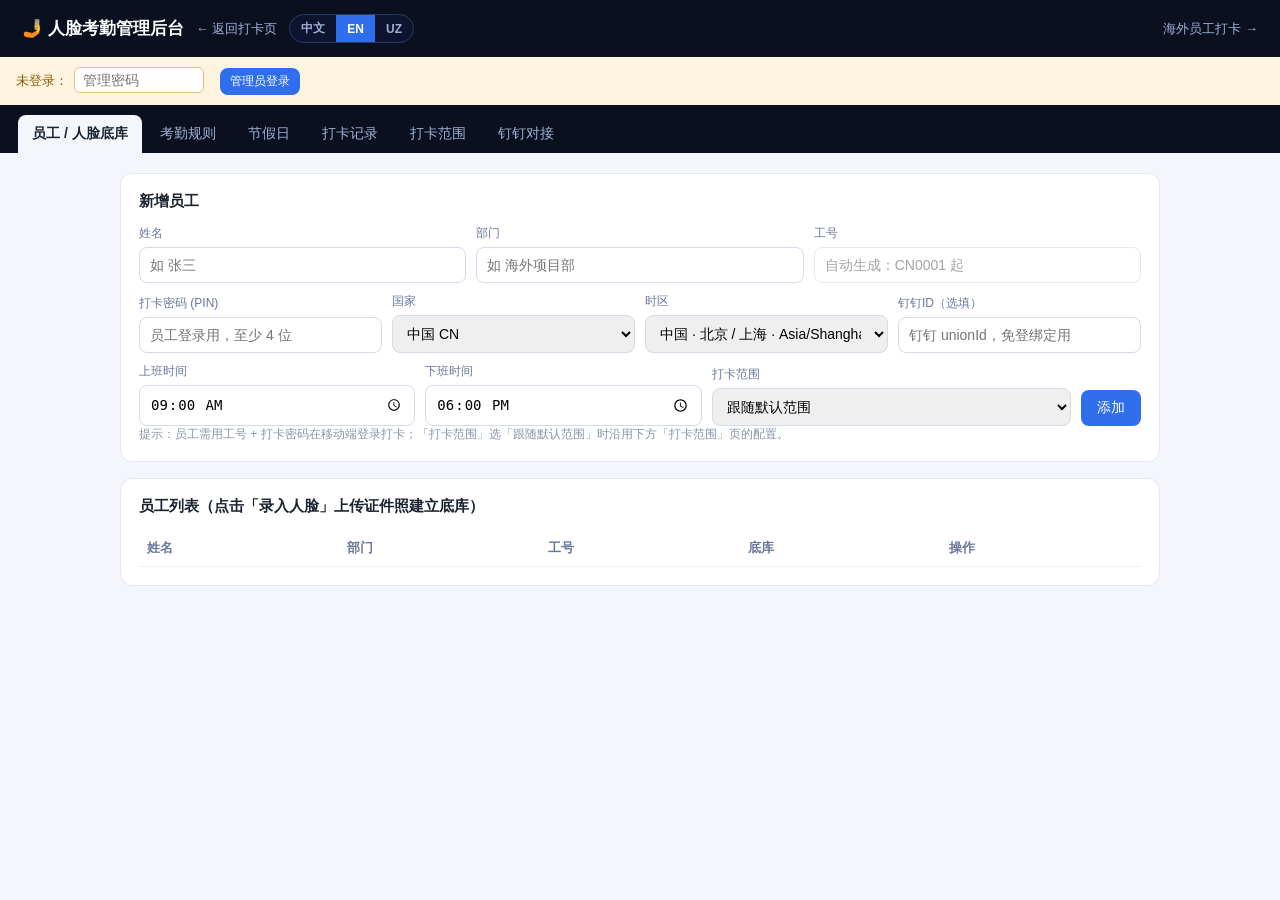
==== commit 64ff72db: "TG 打卡：SDK 就绪后再打卡（确保 initData 校验通过）" ====
--- a/attendance.html
+++ b/attendance.html
@@ -303,12 +303,12 @@
   </div>
 </div>
 <div class="toast" id="toast"></div>
-<script src="assets/i18n.js?v=15"></script>
-<script src="assets/face-models.js?v=15"></script>
-<script src="assets/tz-list.js?v=15"></script>
-<script src="assets/map-picker.js?v=15"></script>
-<script src="assets/att-config.js?v=15"></script>
-<script src="assets/attendance.js?v=15"></script>
+<script src="assets/i18n.js?v=18"></script>
+<script src="assets/face-models.js?v=18"></script>
+<script src="assets/tz-list.js?v=18"></script>
+<script src="assets/map-picker.js?v=18"></script>
+<script src="assets/att-config.js?v=18"></script>
+<script src="assets/attendance.js?v=18"></script>
 <script>if ('serviceWorker' in navigator) navigator.serviceWorker.register('sw.js').catch(function () {});</script>
 </body>
 </html>
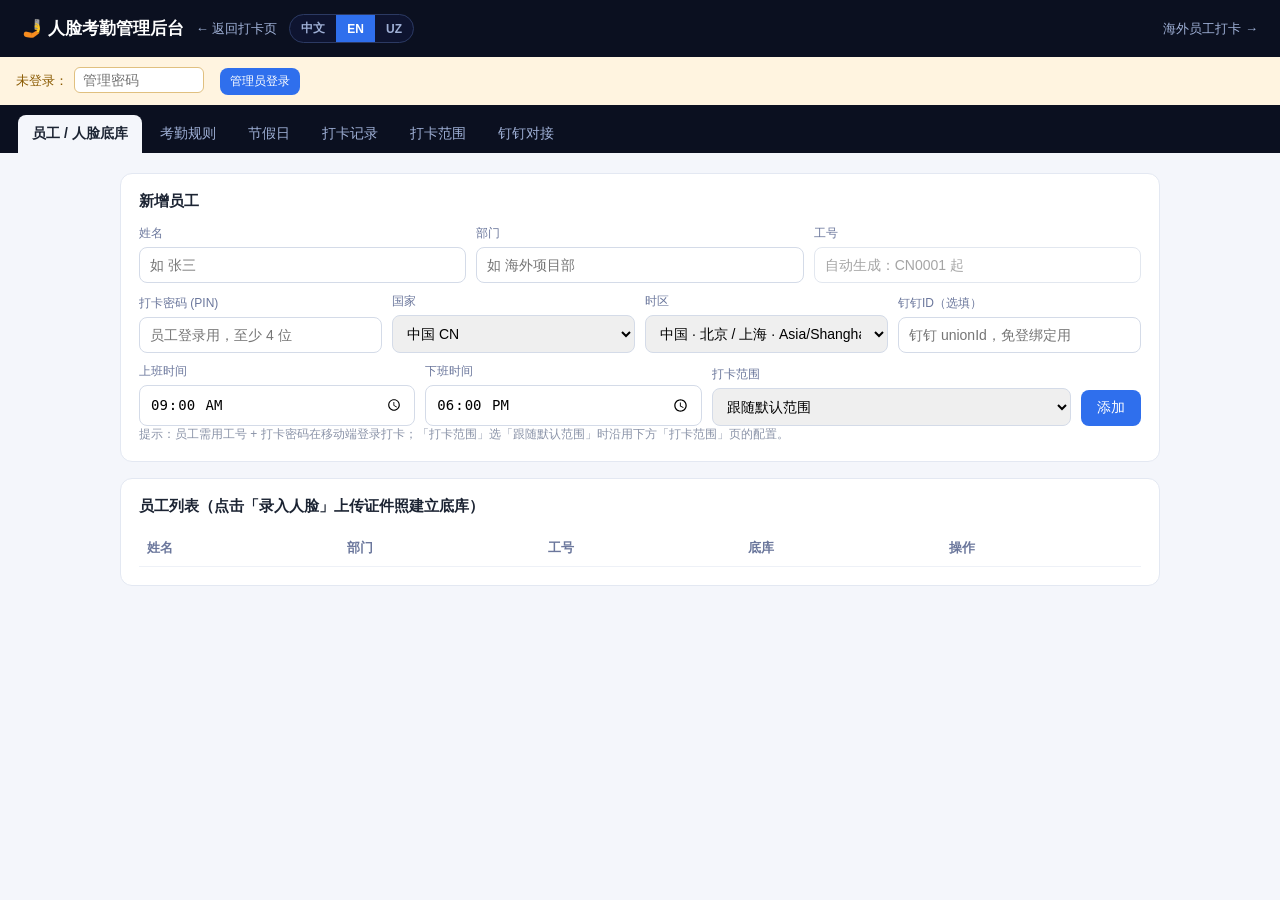
==== commit 92c76fe3: "安全加固：人脸打卡绑定本人身份（token-only + 1:N 反代打卡 + 录脸查重/只允许首次）" ====
--- a/attendance.html
+++ b/attendance.html
@@ -303,12 +303,12 @@
   </div>
 </div>
 <div class="toast" id="toast"></div>
-<script src="assets/i18n.js?v=18"></script>
-<script src="assets/face-models.js?v=18"></script>
-<script src="assets/tz-list.js?v=18"></script>
-<script src="assets/map-picker.js?v=18"></script>
-<script src="assets/att-config.js?v=18"></script>
-<script src="assets/attendance.js?v=18"></script>
+<script src="assets/i18n.js?v=19"></script>
+<script src="assets/face-models.js?v=19"></script>
+<script src="assets/tz-list.js?v=19"></script>
+<script src="assets/map-picker.js?v=19"></script>
+<script src="assets/att-config.js?v=19"></script>
+<script src="assets/attendance.js?v=19"></script>
 <script>if ('serviceWorker' in navigator) navigator.serviceWorker.register('sw.js').catch(function () {});</script>
 </body>
 </html>
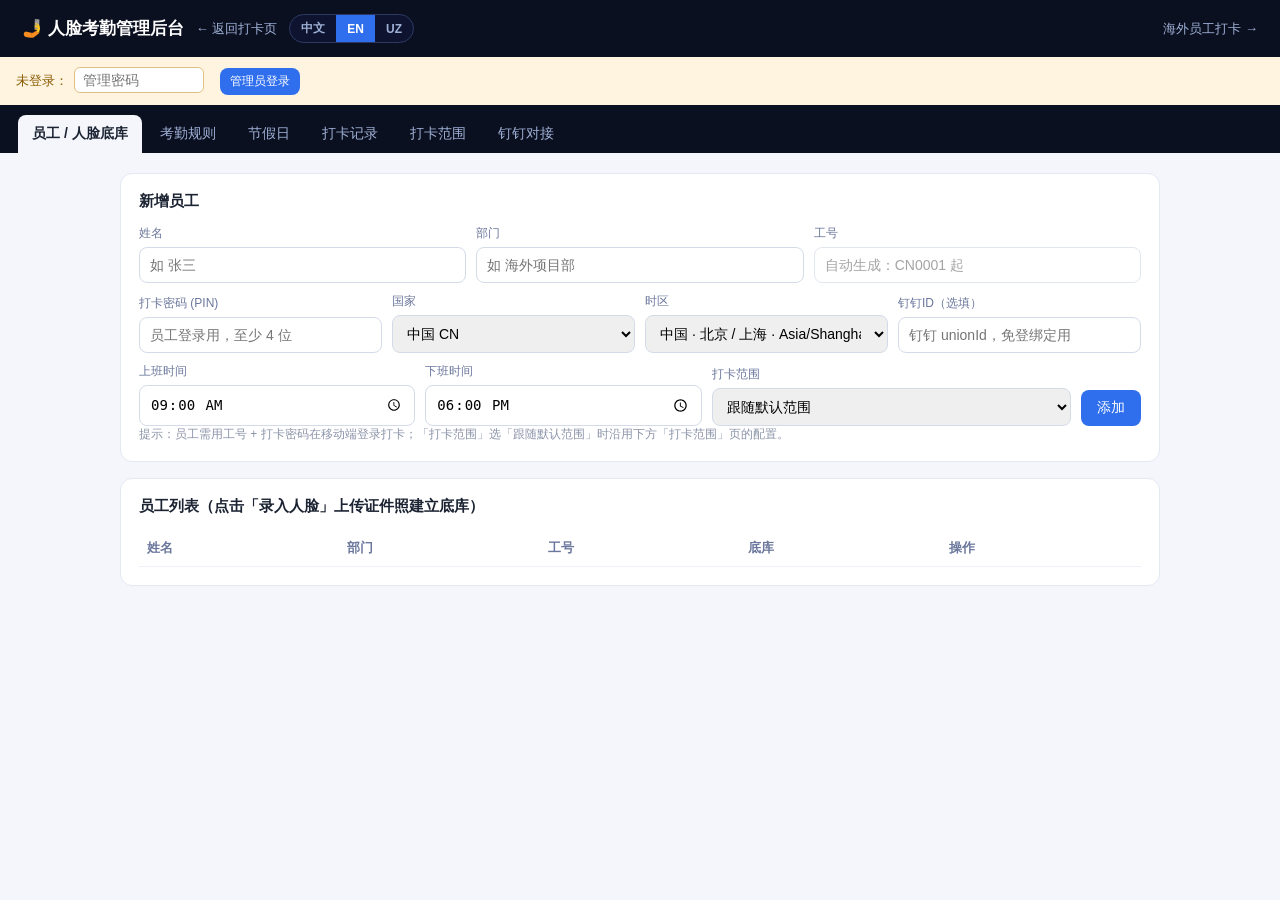
==== commit e4bc4b2c: "考勤记录新增日历视图（月历+状态配色+当日明细+月度统计，保留列表视图）" ====
--- a/attendance.html
+++ b/attendance.html
@@ -81,6 +81,65 @@
   .mp-actions { display: flex; gap: 10px; justify-content: flex-end; margin-top: 12px; }
   .geo-pick { display: flex; align-items: center; gap: 10px; flex-wrap: wrap; }
   .leaflet-container { font: inherit; border-radius: 12px; }
+
+  /* ---------- 考勤日历 ---------- */
+  .rec-top { display: flex; align-items: center; justify-content: space-between; gap: 10px; flex-wrap: wrap; margin-bottom: 14px; }
+  .rec-top .seg { margin: 0; width: auto; }
+  .rec-top .seg button { flex: none; padding: 7px 16px; font-size: 13px; }
+  .cal-nav { display: flex; align-items: center; gap: 8px; }
+  .cal-nav b { font-size: 15px; min-width: 108px; text-align: center; }
+  .cal-dow { display: grid; grid-template-columns: repeat(7, 1fr); gap: 6px; margin-bottom: 6px; }
+  .cal-dow span { text-align: center; font-size: 12px; color: #6b779c; font-weight: 600; padding: 4px 0; }
+  .cal-dow span:nth-child(6), .cal-dow span:nth-child(7) { color: #b0b8cc; }
+  .cal-grid { display: grid; grid-template-columns: repeat(7, 1fr); gap: 6px; }
+  .cal-cell { position: relative; background: #fff; border: 1px solid #e9edf6; border-left: 3px solid #e9edf6;
+    border-radius: 10px; padding: 7px 8px 8px; min-height: 88px; cursor: pointer; transition: box-shadow .15s, transform .15s; }
+  .cal-cell:hover { box-shadow: 0 4px 14px rgba(28, 36, 51, .1); transform: translateY(-1px); }
+  .cal-cell.blank { background: transparent; border: none; cursor: default; box-shadow: none; transform: none; }
+  .cal-cell .dnum { font-size: 13px; font-weight: 600; color: #1c2433; padding-right: 34px; }
+  .cal-cell.weekend .dnum { color: #98a2bb; }
+  .cal-cell.today { box-shadow: 0 0 0 2px rgba(47, 111, 237, .35); }
+  .cal-cell .bg { position: absolute; top: 6px; right: 6px; font-size: 10px; line-height: 1; padding: 3px 6px; border-radius: 10px; font-weight: 600; white-space: nowrap; }
+  .cal-cell .tt { margin-top: 6px; font-size: 11px; color: #4a5673; line-height: 1.55; }
+  .cal-cell .tt em { font-style: normal; color: #98a2bb; }
+  .cal-cell .tt b { font-weight: 600; color: #1c2433; font-variant-numeric: tabular-nums; }
+  .cal-cell .hrs { margin-top: 3px; font-size: 10px; color: #98a2bb; }
+  /* 状态配色 */
+  .cal-cell.s-ok { border-left-color: #1d9d5b; }
+  .cal-cell.s-ok .bg { background: #e6f7ee; color: #1d9d5b; }
+  .cal-cell.s-late { border-left-color: #e0a000; background: #fffdf6; }
+  .cal-cell.s-late .bg { background: #fff4e0; color: #c98a00; }
+  .cal-cell.s-early { border-left-color: #e07b00; background: #fffcf7; }
+  .cal-cell.s-early .bg { background: #fff0e0; color: #c96a00; }
+  .cal-cell.s-miss { border-left-color: #d23b3b; background: #fffafa; }
+  .cal-cell.s-miss .bg { background: #fdeaea; color: #d23b3b; }
+  .cal-cell.s-hol { border-left-color: #7b61ff; background: #faf8ff; }
+  .cal-cell.s-hol .bg { background: #f0ecff; color: #6a4cf0; }
+  .cal-cell.s-rest { border-left-color: #dfe5f0; background: #fbfcff; }
+  .cal-cell.s-rest .bg { background: #f1f4fa; color: #98a2bb; }
+  .cal-cell.s-none { border-left-color: #e9edf6; }
+  .cal-legend { display: flex; gap: 14px; flex-wrap: wrap; margin-top: 14px; font-size: 12px; color: #6b779c; }
+  .cal-legend .lg { display: inline-block; width: 9px; height: 9px; border-radius: 3px; margin-right: 5px; }
+  .cal-legend .lg.ok { background: #1d9d5b; } .cal-legend .lg.late { background: #e0a000; }
+  .cal-legend .lg.early { background: #e07b00; } .cal-legend .lg.miss { background: #d23b3b; }
+  .cal-legend .lg.hol { background: #7b61ff; } .cal-legend .lg.rest { background: #dfe5f0; }
+  .cal-sum { display: flex; gap: 10px; flex-wrap: wrap; margin-top: 14px; padding-top: 14px; border-top: 1px dashed #e3e8f2; }
+  .cal-sum .k { font-size: 12px; color: #6b779c; }
+  .cal-sum .v { font-size: 17px; font-weight: 700; color: #1c2433; font-variant-numeric: tabular-nums; }
+  .cal-sum > div { min-width: 78px; }
+  /* 当日明细表 */
+  .day-tb { width: 100%; font-size: 13px; }
+  .day-tb td { padding: 7px 6px; }
+  .day-tb td:first-child { color: #6b779c; width: 82px; }
+  @media (max-width: 680px) {
+    .cal-grid, .cal-dow { gap: 4px; }
+    .cal-cell { min-height: 66px; padding: 5px 5px 6px; border-radius: 8px; }
+    .cal-cell .tt { font-size: 10px; line-height: 1.4; }
+    .cal-cell .bg { font-size: 9px; padding: 2px 4px; top: 4px; right: 4px; }
+    .cal-cell .hrs { display: none; }
+    .rec-top .seg button { padding: 6px 12px; }
+    .cal-nav b { min-width: 92px; font-size: 14px; }
+  }
 </style>
 </head>
 <body>
@@ -209,17 +268,55 @@
   <section id="sec-rec" style="display:none">
     <div class="card">
       <div class="row">
-        <div style="flex:1"><label>员工</label><select id="rec_emp"><option value="">全部</option></select></div>
-        <div><label>开始日期</label><input id="rec_from" type="date"></div>
-        <div><label>结束日期</label><input id="rec_to" type="date"></div>
+        <div style="flex:1;min-width:180px"><label>员工</label><select id="rec_emp" onchange="loadRec()"><option value="">全部（所有人）</option></select></div>
+        <div id="recMonthWrap"><label>月份</label><input id="rec_month" type="month" onchange="calJumpMonth()"></div>
+        <div id="recRangeWrap" style="display:none"><label>开始日期</label><input id="rec_from" type="date"></div>
+        <div id="recRangeWrap2" style="display:none"><label>结束日期</label><input id="rec_to" type="date"></div>
         <button class="btn" onclick="loadRec()">查询</button>
         <button class="btn ghost" onclick="pushDingtalk()">推送今日到钉钉</button>
         <button class="btn ghost" onclick="exportCsv()">导出 CSV</button>
       </div>
     </div>
-    <div class="card"><h3>打卡记录</h3>
-      <table><thead><tr><th>员工</th><th>类型</th><th>当地时间</th><th>距离</th><th>围栏</th><th>人脸</th><th>时间状态</th><th>节假日</th><th>位置</th></tr></thead>
-      <tbody id="recBody"></tbody></table></div>
+
+    <div class="card">
+      <div class="rec-top">
+        <div class="seg" id="recViewSeg">
+          <button data-v="cal" class="on" onclick="switchRecView('cal')">日历</button>
+          <button data-v="list" onclick="switchRecView('list')">列表</button>
+        </div>
+        <div class="cal-nav" id="calNav">
+          <button class="btn ghost s" onclick="calShift(-1)">‹ 上月</button>
+          <b id="calTitle">—</b>
+          <button class="btn ghost s" onclick="calShift(1)">下月 ›</button>
+          <button class="btn ghost s" onclick="calToday()">今天</button>
+        </div>
+      </div>
+
+      <div id="calWrap">
+        <div class="cal-dow"><span>一</span><span>二</span><span>三</span><span>四</span><span>五</span><span>六</span><span>日</span></div>
+        <div class="cal-grid" id="calGrid"></div>
+        <div class="cal-legend">
+          <span><i class="lg ok"></i>正常</span><span><i class="lg late"></i>迟到</span>
+          <span><i class="lg early"></i>早退</span><span><i class="lg miss"></i>缺卡</span>
+          <span><i class="lg hol"></i>节假日</span><span><i class="lg rest"></i>休息日</span>
+        </div>
+        <div class="cal-sum" id="calSum"></div>
+      </div>
+
+      <div id="listWrap" style="display:none">
+        <table><thead><tr><th>员工</th><th>类型</th><th>当地时间</th><th>距离</th><th>围栏</th><th>人脸</th><th>时间状态</th><th>节假日</th><th>位置</th></tr></thead>
+        <tbody id="recBody"></tbody></table>
+      </div>
+    </div>
+
+    <!-- 当日明细 -->
+    <div class="modal" id="dayModal" onclick="if(event.target===this)closeDayModal()">
+      <div class="box" style="max-width:560px">
+        <h3 id="dayTitle" style="margin:0 0 12px;font-size:15px">—</h3>
+        <div id="dayBody"></div>
+        <div style="text-align:right;margin-top:14px"><button class="btn ghost" onclick="closeDayModal()">关闭</button></div>
+      </div>
+    </div>
   </section>
 
   <!-- 打卡范围（默认行政区 / 圆形 / 不限） -->
@@ -303,12 +400,12 @@
   </div>
 </div>
 <div class="toast" id="toast"></div>
-<script src="assets/i18n.js?v=19"></script>
-<script src="assets/face-models.js?v=19"></script>
-<script src="assets/tz-list.js?v=19"></script>
-<script src="assets/map-picker.js?v=19"></script>
-<script src="assets/att-config.js?v=19"></script>
-<script src="assets/attendance.js?v=19"></script>
+<script src="assets/i18n.js?v=20"></script>
+<script src="assets/face-models.js?v=20"></script>
+<script src="assets/tz-list.js?v=20"></script>
+<script src="assets/map-picker.js?v=20"></script>
+<script src="assets/att-config.js?v=20"></script>
+<script src="assets/attendance.js?v=20"></script>
 <script>if ('serviceWorker' in navigator) navigator.serviceWorker.register('sw.js').catch(function () {});</script>
 </body>
 </html>
